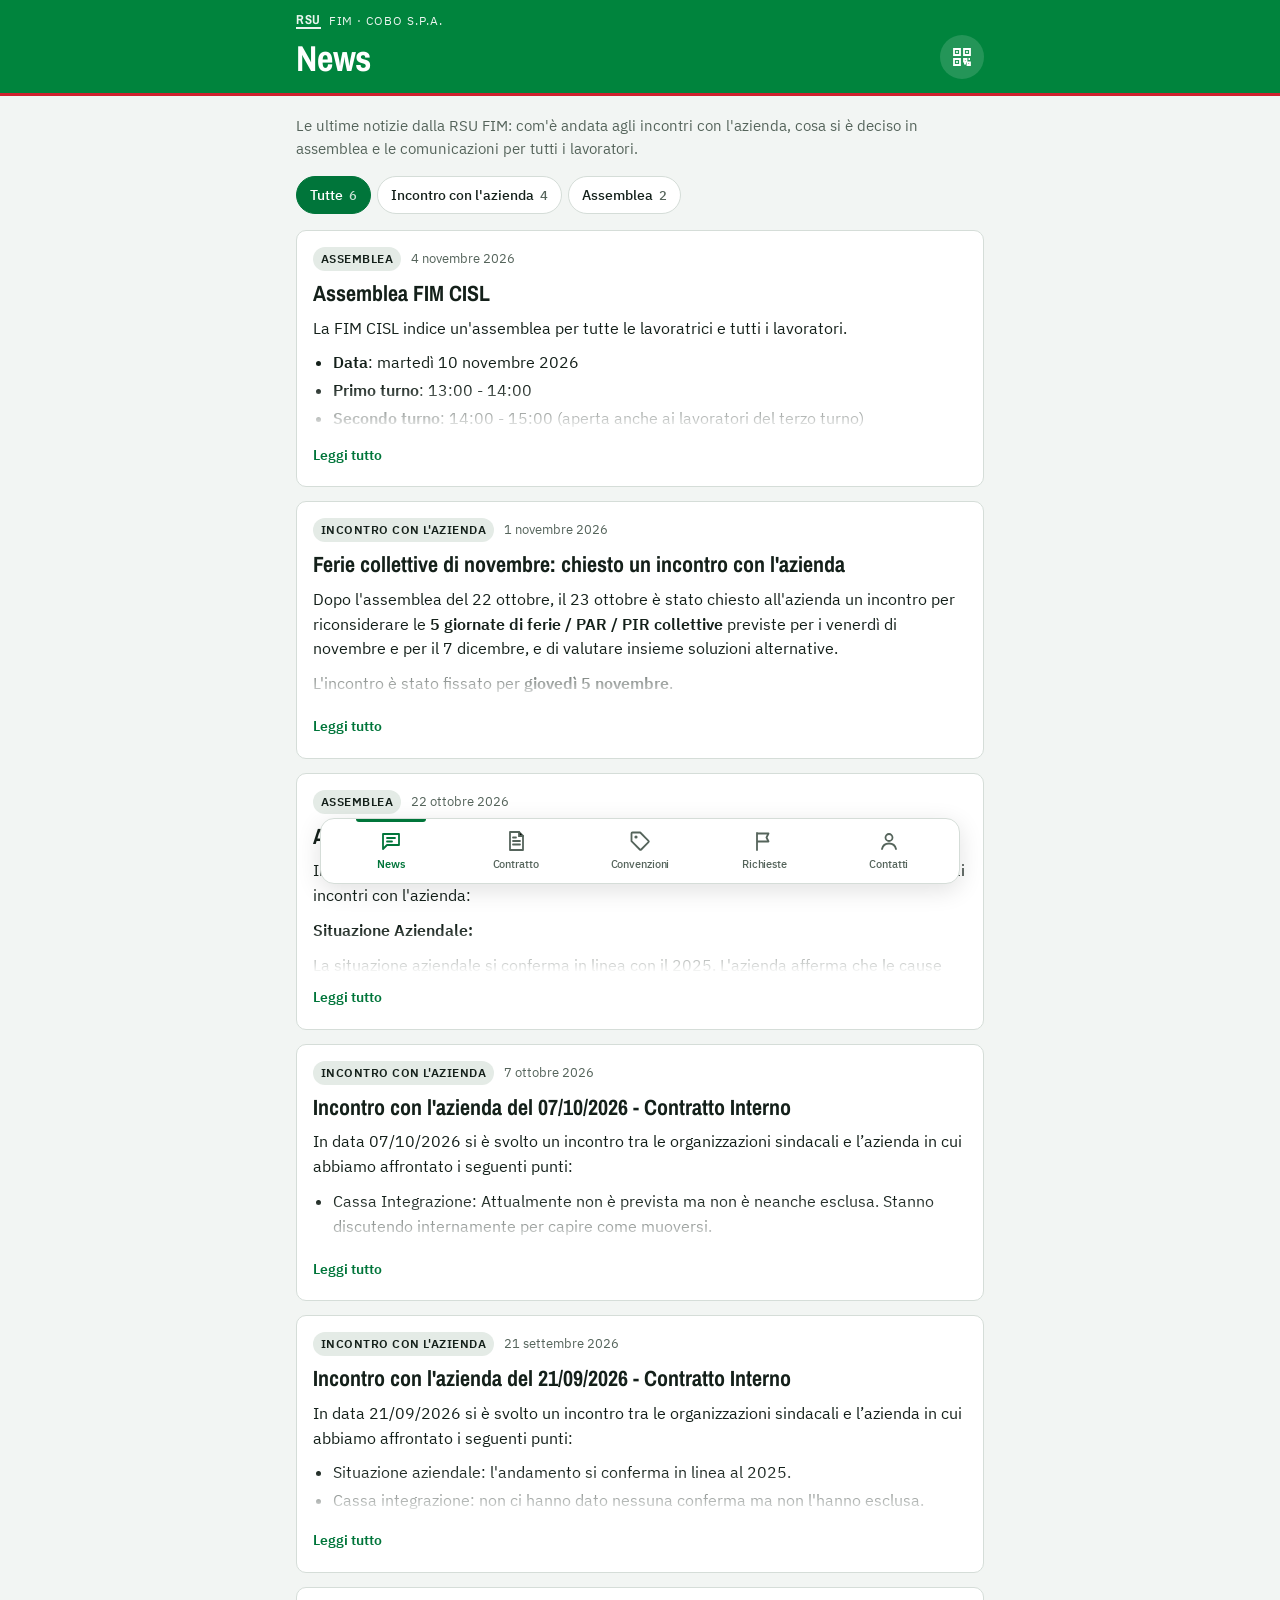
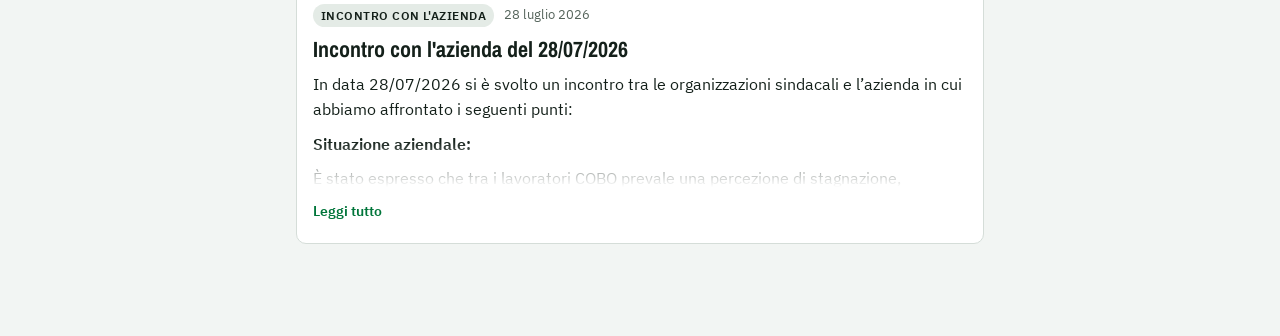
==== index.html @ 3c90af2f "RSU FIM APP App della RSU FIM di COBO: news, contratto integrativo, convenzioni, richieste dei lavor" ====
<!doctype html>
<html lang="it">
<head>
  <meta charset="utf-8">
  <meta name="viewport" content="width=device-width, initial-scale=1, viewport-fit=cover">
  <title>RSU FIM COBO</title>
  <meta name="description" content="News, contratto interno, convenzioni, segnalazioni e contatti della RSU FIM di COBO.">
  <meta name="robots" content="noindex, nofollow">
  <meta name="theme-color" content="#00843D">
  <meta name="mobile-web-app-capable" content="yes">
  <meta name="apple-mobile-web-app-capable" content="yes">
  <meta name="apple-mobile-web-app-status-bar-style" content="black-translucent">
  <meta name="apple-mobile-web-app-title" content="RSU FIM COBO">
  <link rel="manifest" href="manifest.webmanifest">
  <link rel="icon" type="image/png" href="icone/favicon.png">
  <link rel="apple-touch-icon" href="icone/apple-touch-icon.png">
  <link rel="preload" href="fonts/archivo-narrow-latin-700-normal.woff2" as="font" type="font/woff2" crossorigin>
  <link rel="preload" href="fonts/ibm-plex-sans-latin-400-normal.woff2" as="font" type="font/woff2" crossorigin>
  <link rel="stylesheet" href="stile.css">
</head>
<body>
  <header class="top">
    <div class="top-in">
      <div class="brand"><span class="mark" aria-hidden="true">RSU</span><span class="org">FIM · COBO S.p.A.</span></div>
      <h1 id="pageTitle">News</h1>
      <button type="button" class="share-btn" id="shareOpen" aria-label="Condividi l'app con un QR code">
        <svg viewBox="0 0 24 24" aria-hidden="true"><path d="M4 4h6v6H4zM14 4h6v6h-6zM4 14h6v6H4z" fill="none" stroke="currentColor" stroke-width="1.8"/><path d="M6.5 6.5h1v1h-1zM16.5 6.5h1v1h-1zM6.5 16.5h1v1h-1z" fill="currentColor" stroke="currentColor"/><path d="M14 14h2.5v2.5H14zM17.5 17.5H20V20h-2.5zM14 18.5h2M18.5 14H20" stroke="currentColor" stroke-width="1.8"/></svg>
      </button>
    </div>
  </header>

  <dialog class="sheet" id="share" aria-labelledby="shareTitle">
    <div class="sheet-in">
      <h2 id="shareTitle">Condividi l'app</h2>
      <p>Fate inquadrare il codice con la fotocamera del telefono: si apre l'app della RSU FIM.</p>
      <div class="qr" id="qr" role="img" aria-label="QR code con il link dell'app"></div>
      <div class="url" id="shareUrl"></div>
      <div class="sheet-acts">
        <button type="button" class="btn primary" id="shareNative" hidden>Invia il link…</button>
        <button type="button" class="btn" id="shareCopy">Copia il link</button>
        <button type="button" class="btn ghost" id="shareClose">Chiudi</button>
      </div>
      <div class="toast" id="shareToast" aria-live="polite"></div>
    </div>
  </dialog>

  <main id="main" tabindex="-1">
    <div class="banner" id="offline" hidden>Sei offline: stai vedendo l'ultima versione salvata.</div>

    <div class="install" id="install" hidden>
      <div class="install-txt">
        <strong>Aggiungi l'app al telefono</strong>
        <span id="installHow">Così la apri con un tocco, come le altre app.</span>
      </div>
      <div class="install-btns">
        <button type="button" class="btn primary" id="installBtn" hidden>Installa</button>
        <button type="button" class="btn ghost" id="installClose" aria-label="Chiudi">Non ora</button>
      </div>
    </div>

    <section id="v-aggiornamenti" class="view" aria-labelledby="pageTitle"></section>
    <section id="v-contratto" class="view" aria-labelledby="pageTitle" hidden></section>
    <section id="v-convenzioni" class="view" aria-labelledby="pageTitle" hidden></section>
    <section id="v-segnalazioni" class="view" aria-labelledby="pageTitle" hidden></section>
    <section id="v-contatti" class="view" aria-labelledby="pageTitle" hidden></section>
  </main>

  <nav class="tabbar" aria-label="Sezioni">
    <a href="#aggiornamenti" data-view="aggiornamenti">
      <svg viewBox="0 0 24 24" aria-hidden="true"><path d="M4 5h16v11H8l-4 4z" fill="none" stroke="currentColor" stroke-width="1.8" stroke-linejoin="round"/><path d="M8 9h8M8 12.5h5" stroke="currentColor" stroke-width="1.8" stroke-linecap="round"/></svg>
      <span>News</span>
    </a>
    <a href="#contratto" data-view="contratto">
      <svg viewBox="0 0 24 24" aria-hidden="true"><path d="M6 3h9l4 4v14H6z" fill="none" stroke="currentColor" stroke-width="1.8" stroke-linejoin="round"/><path d="M15 3v4h4M9 12h7M9 15.5h7M9 8.5h3" stroke="currentColor" stroke-width="1.8" stroke-linecap="round"/></svg>
      <span>Contratto</span>
    </a>
    <a href="#convenzioni" data-view="convenzioni">
      <svg viewBox="0 0 24 24" aria-hidden="true"><path d="M3.5 12.2V4.5a1 1 0 0 1 1-1h7.7l8.3 8.3a1 1 0 0 1 0 1.4l-7.3 7.3a1 1 0 0 1-1.4 0z" fill="none" stroke="currentColor" stroke-width="1.8" stroke-linejoin="round"/><circle cx="8" cy="8" r="1.6" fill="currentColor"/></svg>
      <span>Convenzioni</span>
    </a>
    <a href="#segnalazioni" data-view="segnalazioni">
      <svg viewBox="0 0 24 24" aria-hidden="true"><path d="M5 21V4M5 4.5h11.5l-2 4 2 4H5" fill="none" stroke="currentColor" stroke-width="1.8" stroke-linecap="round" stroke-linejoin="round"/></svg>
      <span>Richieste</span>
    </a>
    <a href="#contatti" data-view="contatti">
      <svg viewBox="0 0 24 24" aria-hidden="true"><circle cx="12" cy="8.5" r="3.5" fill="none" stroke="currentColor" stroke-width="1.8"/><path d="M5 20c.8-3.6 3.6-5.5 7-5.5s6.2 1.9 7 5.5" fill="none" stroke="currentColor" stroke-width="1.8" stroke-linecap="round"/></svg>
      <span>Contatti</span>
    </a>
  </nav>

  <script src="lib/qrcode.js"></script>
  <script src="app.js"></script>
</body>
</html>
---- stile.css ----
/* RSU COBO — stile dell'app.
   Layout: barra in alto con il titolo della sezione, contenuto a colonna singola, barra delle sezioni fissa in basso (pollice). */

@font-face{font-family:"Archivo Narrow";font-weight:600;font-display:swap;src:url(fonts/archivo-narrow-latin-600-normal.woff2) format("woff2")}
@font-face{font-family:"Archivo Narrow";font-weight:700;font-display:swap;src:url(fonts/archivo-narrow-latin-700-normal.woff2) format("woff2")}
@font-face{font-family:"IBM Plex Sans";font-weight:400;font-display:swap;src:url(fonts/ibm-plex-sans-latin-400-normal.woff2) format("woff2")}
@font-face{font-family:"IBM Plex Sans";font-weight:400;font-style:italic;font-display:swap;src:url(fonts/ibm-plex-sans-latin-400-italic.woff2) format("woff2")}
@font-face{font-family:"IBM Plex Sans";font-weight:500;font-display:swap;src:url(fonts/ibm-plex-sans-latin-500-normal.woff2) format("woff2")}
@font-face{font-family:"IBM Plex Sans";font-weight:600;font-display:swap;src:url(fonts/ibm-plex-sans-latin-600-normal.woff2) format("woff2")}

/* COLORI — ispirati alla FIM CISL: verde principale, rosso per gli accenti.
   Per usare i valori esatti del marchio, cambiate --fim-verde e --fim-rosso (qui e nel blocco "dark" più sotto). */
:root{
  --fim-verde:#00843D; --fim-rosso:#D0202E;
  --bg:#F2F5F3; --surface:#FFFFFF; --ink:#14201A; --muted:#55645B; --line:#D5DDD8; --chip:#E4EBE6;
  --accent:#00753A; --accent-ink:#FFFFFF; --accent-soft:#DDF0E4; --focus:#2F5BD3;
  --hot:var(--fim-rosso); --hot-ink:#FFFFFF;
  --bar:var(--fim-verde); --bar-ink:#FFFFFF;
  --s-gray:#6B7770; --s-closed:#3F4A45; --s-blue:#2F5BD3; --s-amber:#A86A00; --s-green:#00753A; --s-red:#C8102E; --s-white:#AEB8B2; --s-white-ink:#6E7A73;
  --f-display:"Archivo Narrow","Arial Narrow",system-ui,sans-serif;
  --f-body:"IBM Plex Sans",system-ui,-apple-system,"Segoe UI",Roboto,sans-serif;
  --tab-h:64px;
  color-scheme:light;
}
@media (prefers-color-scheme: dark){:root{
  --bg:#0E1512; --surface:#16201B; --ink:#E5ECE8; --muted:#97A69D; --line:#28362F; --chip:#202C26;
  --accent:#4CC27E; --accent-ink:#06150D; --accent-soft:#16382A; --focus:#7FA0FF;
  --hot:#FF5C68; --hot-ink:#1C0507;
  --bar:#0B5A2E; --bar-ink:#FFFFFF;
  --s-gray:#8E9B94; --s-closed:#C9D2CD; --s-blue:#7FA0FF; --s-amber:#E3B04F; --s-green:#4CC27E; --s-red:#FF5C68; --s-white:#7D8A83; --s-white-ink:#A3AFA8;
  color-scheme:dark}}

*{box-sizing:border-box}
html{-webkit-text-size-adjust:100%}
body{margin:0;background:var(--bg);color:var(--ink);font-family:var(--f-body);font-size:16px;line-height:1.55;
  min-height:100vh;min-height:100dvh;-webkit-tap-highlight-color:transparent}
h1,h2,h3{font-family:var(--f-display);margin:0;line-height:1.12;text-wrap:balance}
a{color:var(--accent)}
:focus-visible{outline:2px solid var(--focus);outline-offset:2px}
[hidden]{display:none!important}
.gutter,.top-in,main{padding-left:max(16px,env(safe-area-inset-left,0px));padding-right:max(16px,env(safe-area-inset-right,0px))}

/* top bar */
.top{position:sticky;top:0;z-index:5;background:var(--bar);color:var(--bar-ink);padding-top:env(safe-area-inset-top,0px);border-bottom:3px solid var(--hot)}
.top-in{max-width:720px;margin:0 auto;padding-block:12px 14px;display:grid;grid-template-columns:minmax(0,1fr) auto;align-items:end;gap:4px 12px}
.top-in .brand,.top-in h1{grid-column:1}
.brand{display:flex;align-items:center;gap:8px;font-size:12px;letter-spacing:.08em;text-transform:uppercase;opacity:.92}
.share-btn{grid-column:2;grid-row:1/span 2;align-self:center;all:unset;cursor:pointer;display:grid;place-items:center;width:44px;height:44px;border-radius:50%;color:var(--bar-ink);background:rgba(255,255,255,.14)}
.share-btn:hover{background:rgba(255,255,255,.24)}
.share-btn:focus-visible{outline:2px solid #fff;outline-offset:2px}
.share-btn svg{width:24px;height:24px}

/* share sheet */
dialog.sheet{border:0;padding:0;background:var(--surface);color:var(--ink);border-radius:16px;width:min(420px,calc(100% - 32px));max-height:calc(100dvh - 32px);box-shadow:0 20px 60px rgba(0,0,0,.35)}
dialog.sheet::backdrop{background:rgba(8,14,11,.55)}
.sheet-in{padding:20px;display:grid;gap:14px;justify-items:center;text-align:center}
.sheet-in h2{font-size:24px;font-weight:700}
.sheet-in p{margin:0;color:var(--muted);font-size:14.5px;max-width:34ch}
.qr{background:#FFFFFF;padding:14px;border-radius:12px;border:1px solid var(--line);width:min(260px,100%)}
.qr svg{display:block;width:100%;height:auto}
.url{font-size:13px;color:var(--muted);word-break:break-all;user-select:all}
.sheet-acts{display:grid;gap:8px;width:100%}
.sheet-acts .btn{justify-content:center;width:100%}
.toast{font-size:13px;color:var(--accent);font-weight:600;min-height:1.2em}
.mark{font-family:var(--f-display);font-weight:700;font-size:13px;letter-spacing:.04em;border-bottom:2px solid currentColor;line-height:1.1}
.top h1{font-size:30px;font-weight:700;letter-spacing:-.005em}

main{max-width:720px;margin:0 auto;padding-block:18px calc(var(--tab-h) + 28px + env(safe-area-inset-bottom,0px));display:grid;gap:16px;outline:none}
.view{display:grid;gap:14px;min-width:0}
.intro{margin:0;color:var(--muted);font-size:15px}

/* banners */
.banner{background:var(--chip);border-radius:8px;padding:10px 14px;font-size:14px;color:var(--ink)}
.install{background:var(--surface);border:1px solid var(--line);border-radius:10px;padding:14px;display:flex;flex-wrap:wrap;gap:12px;align-items:center;justify-content:space-between}
.install-txt{display:grid;gap:2px;font-size:14px;min-width:0;flex:1 1 220px}
.install-txt span{color:var(--muted)}
.install-btns{display:flex;gap:8px}
.btn{font:600 14px/1 var(--f-body);border-radius:8px;padding:11px 14px;border:1px solid var(--line);background:var(--surface);color:var(--ink);cursor:pointer;text-decoration:none;display:inline-flex;align-items:center;gap:8px;min-height:44px}
.btn.primary{background:var(--accent);border-color:var(--accent);color:var(--accent-ink)}
.btn.ghost{background:transparent;border-color:transparent;color:var(--muted)}

/* shared bits */
.pill{display:inline-block;font-size:11.5px;font-weight:600;letter-spacing:.04em;text-transform:uppercase;padding:3px 8px;border-radius:999px;background:var(--chip);color:var(--ink)}
.pill.new{background:var(--hot);color:var(--hot-ink)}
.meta{font-size:13px;color:var(--muted);font-variant-numeric:tabular-nums}
.rich{display:grid;gap:10px}
.rich p{margin:0}
.rich ul{margin:0;padding-left:20px;display:grid;gap:3px}
.rich a{word-break:break-word}

/* updates */
.post{background:var(--surface);border:1px solid var(--line);border-radius:10px;padding:16px;display:grid;gap:10px;min-width:0}
.post.pin{border-color:var(--hot);box-shadow:inset 0 3px 0 var(--hot)}
.post-head{display:flex;flex-wrap:wrap;gap:6px 10px;align-items:center}
.post h2{font-size:22px;font-weight:700}
.post .rich{color:var(--ink)}
.more{all:unset;cursor:pointer;color:var(--accent);font-weight:600;font-size:14px;justify-self:start;padding:4px 0}
.more:focus-visible{outline:2px solid var(--focus)}
.clamp .rich{max-height:7.2em;overflow:hidden;-webkit-mask-image:linear-gradient(#000 60%,transparent);mask-image:linear-gradient(#000 60%,transparent)}

/* contract */
.summary{background:var(--surface);border:1px solid var(--line);border-radius:10px;padding:14px;display:grid;gap:10px}
.bar{display:flex;height:10px;border-radius:3px;overflow:hidden;background:var(--chip)}
.bar span{height:100%}
.legend{display:flex;flex-wrap:wrap;gap:6px 14px;font-size:13px;font-variant-numeric:tabular-nums}
.legend span{display:inline-flex;align-items:center;gap:6px}
.dot{width:9px;height:9px;border-radius:50%;background:var(--st)}
.prop{background:var(--surface);border:1px solid var(--line);border-left:4px solid var(--st);border-radius:10px;padding:16px;display:grid;gap:9px;min-width:0}
.prop-head{display:flex;flex-wrap:wrap;gap:6px 10px;align-items:center}
.state{font-size:13px;font-weight:600;color:var(--st);display:inline-flex;align-items:center;gap:6px}
.prop h2{font-size:21px;font-weight:700}
.ask{margin:0;font-family:var(--f-display);font-weight:600;font-size:18px;line-height:1.3;border-left:2px solid var(--accent);padding-left:10px}
.prop .rich{color:var(--muted);font-size:15px}
.group-title{font-size:13px;font-weight:600;letter-spacing:.06em;text-transform:uppercase;color:var(--muted);margin-top:6px}

/* contacts */
.room{background:var(--surface);border:1px solid var(--line);border-radius:10px;padding:16px;display:grid;gap:12px}
.room-head{display:flex;flex-wrap:wrap;justify-content:space-between;gap:8px;align-items:center}
.room h2{font-size:22px;font-weight:700}
.open{font-size:13px;font-weight:600;display:inline-flex;align-items:center;gap:6px;color:var(--st)}
.hours{display:grid;margin:0;padding:0;list-style:none;border-top:1px solid var(--line)}
.hours li{display:flex;justify-content:space-between;gap:12px;padding:10px 0;border-bottom:1px solid var(--line);font-variant-numeric:tabular-nums}
.hours li.today{font-weight:600}
.hours li.today .g::after{content:"oggi";margin-left:8px;font-size:11px;font-weight:600;letter-spacing:.05em;text-transform:uppercase;color:var(--hot)}
.people{display:grid;gap:10px;margin:0;padding:0;list-style:none}
.person{background:var(--surface);border:1px solid var(--line);border-radius:10px;padding:14px 16px;display:grid;grid-template-columns:44px minmax(0,1fr);gap:4px 12px;align-items:center}
.ini{grid-row:span 2;width:44px;height:44px;border-radius:50%;display:grid;place-items:center;background:var(--accent-soft);color:var(--accent);font-family:var(--f-display);font-weight:700;font-size:17px}
.people.alt .ini{background:var(--chip);color:var(--ink)}
.person h3{font-family:var(--f-body);font-size:16.5px;font-weight:600;line-height:1.3}
.person .meta{grid-column:2}
.acts{grid-column:1/-1;display:flex;flex-wrap:wrap;gap:8px;margin-top:8px}
.acts .btn{flex:1 1 130px;justify-content:center}
.acts .btn svg{width:18px;height:18px}
.other{background:var(--surface);border:1px solid var(--line);border-radius:10px;padding:4px 16px}
.other > div{padding:10px 0;border-bottom:1px solid var(--line);display:grid;gap:2px}
.other > div:last-child{border-bottom:0}

.empty,.error{border:1.5px dashed var(--line);border-radius:10px;padding:22px 18px;color:var(--muted)}
.error{border-color:var(--accent);color:var(--ink)}
.error code{font-size:13px;background:var(--chip);padding:1px 5px;border-radius:4px}
.skel{height:110px;border-radius:10px;background:var(--chip)}

/* tag filters, convenzioni, segnalazioni */
.filters{display:flex;gap:6px;overflow-x:auto;scrollbar-width:none;margin-inline:calc(-1 * max(16px,env(safe-area-inset-left,0px)));padding:2px max(16px,env(safe-area-inset-left,0px))}
.filters::-webkit-scrollbar{display:none}
.fchip{flex:none;font:500 14px/1 var(--f-body);display:inline-flex;align-items:center;gap:6px;padding:9px 13px;min-height:38px;border-radius:999px;border:1px solid var(--line);background:var(--surface);color:var(--ink);cursor:pointer;font-variant-numeric:tabular-nums}
.fchip b{font-weight:500;color:var(--muted);font-size:12.5px}
.fchip[aria-pressed="true"]{background:var(--accent);border-color:var(--accent);color:var(--accent-ink)}
.fchip[aria-pressed="true"] b{color:inherit;opacity:.8}
.tag{all:unset;cursor:pointer;font-size:12.5px;font-weight:600;color:var(--accent);background:var(--accent-soft);padding:4px 9px;border-radius:999px}
.tag:focus-visible{outline:2px solid var(--focus)}
.tags{display:flex;flex-wrap:wrap;gap:6px}
.deal{margin:0;font-family:var(--f-display);font-weight:700;font-size:20px;line-height:1.25;color:var(--accent)}
.facts{margin:0;display:grid;gap:6px;border-top:1px solid var(--line);padding-top:10px}
.facts div{display:grid;grid-template-columns:72px minmax(0,1fr);gap:10px;font-size:14.5px}
.facts dt{color:var(--muted);font-size:12px;font-weight:600;letter-spacing:.05em;text-transform:uppercase;padding-top:2px}
.facts dd{margin:0;min-width:0;word-break:break-word}
.meta.warn{color:var(--hot);font-weight:600}
.reply{background:var(--bg);border-radius:8px;padding:10px 12px;display:grid;gap:4px}
.reply h3{font-family:var(--f-body);font-size:12px;font-weight:600;letter-spacing:.05em;text-transform:uppercase;color:var(--muted)}
.reply p{margin:0}
.wait{font-size:12.5px;font-weight:600;color:var(--muted);font-variant-numeric:tabular-nums}
.wait.late{color:var(--hot)}

/* convenzioni: sezioni, link e allegati */
.conv-sec{display:grid;gap:14px;min-width:0}
.conv-sec + .conv-sec{margin-top:10px}
.section-title{font-size:24px;font-weight:700;padding-top:4px;border-top:3px solid var(--accent);padding-top:12px}
.linkcard{background:var(--accent-soft);border-radius:10px;padding:16px;display:grid;gap:12px;justify-items:start}
.linkcard .btn svg{width:18px;height:18px}
.files{display:grid;gap:8px}
.file{display:flex;align-items:center;gap:10px;min-height:44px;padding:10px 12px;border:1px solid var(--line);border-radius:8px;background:var(--bg);color:var(--ink);text-decoration:none;font-weight:600;font-size:14.5px}
.file svg{width:22px;height:22px;flex:none;color:var(--hot)}
.file span{min-width:0;overflow-wrap:anywhere}
.file::after{content:"PDF";margin-left:auto;font-size:11px;font-weight:600;letter-spacing:.06em;color:var(--muted)}
.file:hover{border-color:var(--muted)}

/* "Da riferire" (grigio chiaro): la scritta dello stato è un po' più scura, per leggerla bene */
.prop.st-dariferire .state{color:var(--s-white-ink)}

/* bottom tab bar */
.tabbar{position:fixed;left:0;right:0;bottom:0;z-index:6;background:var(--surface);border-top:1px solid var(--line);
  display:grid;grid-template-columns:repeat(5,minmax(0,1fr));
  padding:0 max(4px,env(safe-area-inset-right,0px)) env(safe-area-inset-bottom,0px) max(4px,env(safe-area-inset-left,0px))}
.tabbar a{height:var(--tab-h);min-width:0;display:grid;place-items:center;align-content:center;gap:3px;text-decoration:none;color:var(--muted);font-size:11px;font-weight:500;letter-spacing:-.01em;position:relative;white-space:nowrap}
.tabbar svg{width:24px;height:24px}
.tabbar a[aria-current="page"]{color:var(--accent);font-weight:600}
.tabbar a[aria-current="page"]::before{content:"";position:absolute;top:0;left:22%;right:22%;height:3px;border-radius:0 0 3px 3px;background:var(--accent)}

@media (min-width:760px){
  .top h1{font-size:36px}
  .tabbar{left:50%;right:auto;transform:translateX(-50%);width:min(640px,100%);bottom:16px;border:1px solid var(--line);border-radius:14px;box-shadow:0 6px 24px rgba(0,0,0,.12);padding:0 8px}
}
@media (prefers-reduced-motion:no-preference){
  .view:not([hidden]){animation:in .18s ease-out}
  @keyframes in{from{opacity:.4;transform:translateY(4px)}to{opacity:1;transform:none}}
}
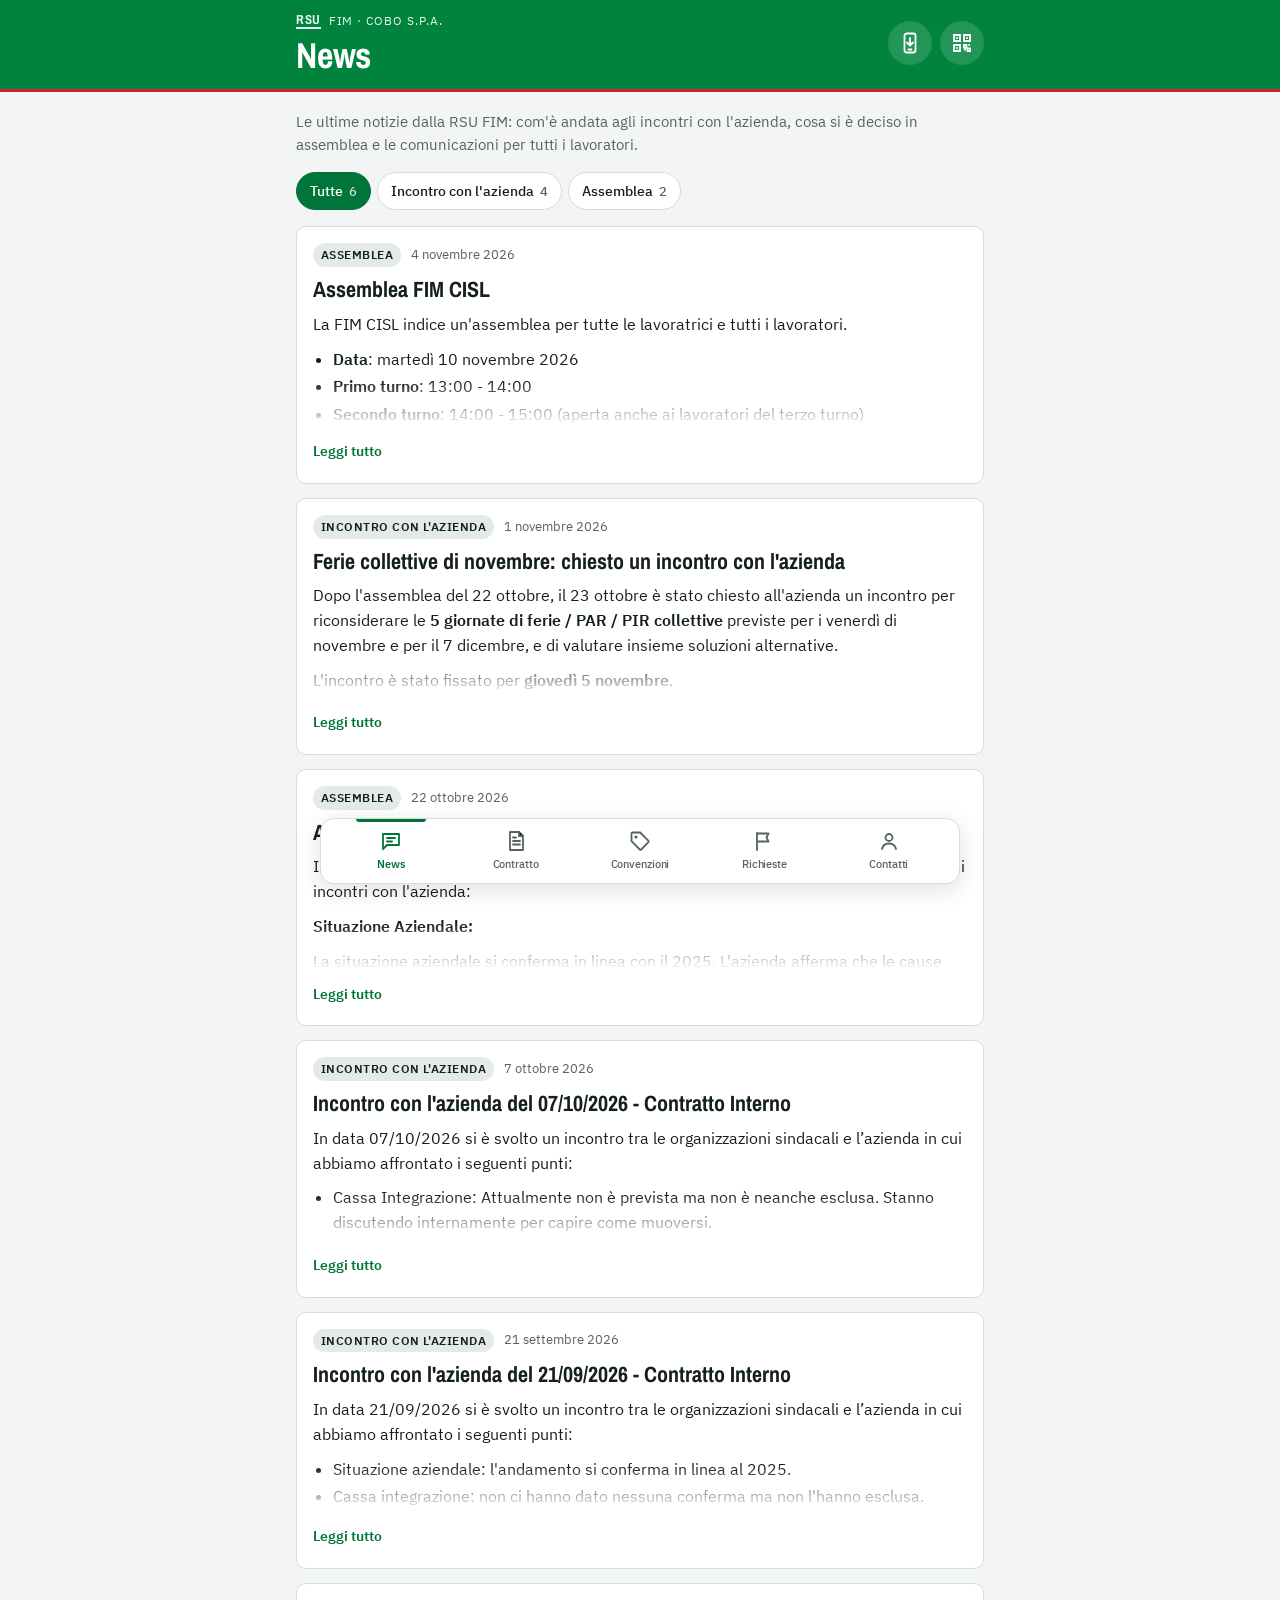
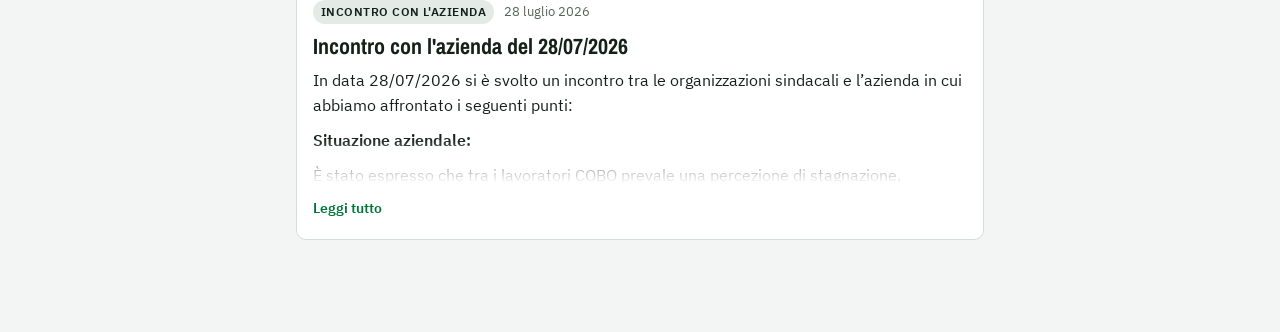
==== commit e437d507: "Pulsante con le istruzioni per installare l'app Accanto al QR, un pulsante apre le istruzioni per iP" ====
--- a/index.html
+++ b/index.html
@@ -23,18 +23,42 @@
     <div class="top-in">
       <div class="brand"><span class="mark" aria-hidden="true">RSU</span><span class="org">FIM · COBO S.p.A.</span></div>
       <h1 id="pageTitle">News</h1>
-      <button type="button" class="share-btn" id="shareOpen" aria-label="Condividi l'app con un QR code">
+      <div class="top-acts">
+      <button type="button" class="share-btn" id="howOpen" aria-label="Come installare l'app sul telefono" title="Installa l'app">
+        <svg viewBox="0 0 24 24" aria-hidden="true"><rect x="6.5" y="2.5" width="11" height="19" rx="2.2" fill="none" stroke="currentColor" stroke-width="1.8"/><path d="M12 7v7M9 11.5l3 3 3-3" fill="none" stroke="currentColor" stroke-width="1.8" stroke-linecap="round" stroke-linejoin="round"/><path d="M10.5 18.5h3" stroke="currentColor" stroke-width="1.8" stroke-linecap="round"/></svg>
+      </button>
+      <button type="button" class="share-btn" id="shareOpen" aria-label="Condividi l'app con un QR code" title="Condividi l'app">
         <svg viewBox="0 0 24 24" aria-hidden="true"><path d="M4 4h6v6H4zM14 4h6v6h-6zM4 14h6v6H4z" fill="none" stroke="currentColor" stroke-width="1.8"/><path d="M6.5 6.5h1v1h-1zM16.5 6.5h1v1h-1zM6.5 16.5h1v1h-1z" fill="currentColor" stroke="currentColor"/><path d="M14 14h2.5v2.5H14zM17.5 17.5H20V20h-2.5zM14 18.5h2M18.5 14H20" stroke="currentColor" stroke-width="1.8"/></svg>
       </button>
+      </div>
     </div>
   </header>
 
+  <dialog class="sheet" id="how" aria-labelledby="howTitle">
+    <div class="sheet-in">
+      <h2 id="howTitle" tabindex="-1">Installa l'app sul telefono</h2>
+      <p id="howState">Così la apri con un tocco dalla schermata Home, come le altre app.</p>
+      <div class="howto howto-big" aria-label="Come installare l'app">
+        <div><h3>iPhone</h3><p>Apri il link con Safari, tocca <strong>Condividi</strong> e poi <strong>Aggiungi alla schermata Home</strong>.</p></div>
+        <div><h3>Android</h3><p>Apri il link con Chrome e tocca <strong>Installa</strong>, oppure menu ⋮ → <strong>Aggiungi a schermata Home</strong>.</p></div>
+      </div>
+      <div class="sheet-acts">
+        <button type="button" class="btn primary" id="howInstall" hidden>Installa ora</button>
+        <button type="button" class="btn ghost" id="howClose">Chiudi</button>
+      </div>
+    </div>
+  </dialog>
+
   <dialog class="sheet" id="share" aria-labelledby="shareTitle">
     <div class="sheet-in">
-      <h2 id="shareTitle">Condividi l'app</h2>
+      <h2 id="shareTitle" tabindex="-1">Condividi l'app</h2>
       <p>Fate inquadrare il codice con la fotocamera del telefono: si apre l'app della RSU FIM.</p>
       <div class="qr" id="qr" role="img" aria-label="QR code con il link dell'app"></div>
       <div class="url" id="shareUrl"></div>
+      <div class="howto" aria-label="Come installare l'app">
+        <div><h3>iPhone</h3><p>Apri il link con Safari, tocca <strong>Condividi</strong> e poi <strong>Aggiungi alla schermata Home</strong>.</p></div>
+        <div><h3>Android</h3><p>Apri il link con Chrome e tocca <strong>Installa</strong>, oppure menu ⋮ → <strong>Aggiungi a schermata Home</strong>.</p></div>
+      </div>
       <div class="sheet-acts">
         <button type="button" class="btn primary" id="shareNative" hidden>Invia il link…</button>
         <button type="button" class="btn" id="shareCopy">Copia il link</button>
--- a/stile.css
+++ b/stile.css
@@ -45,19 +45,27 @@
 .top-in{max-width:720px;margin:0 auto;padding-block:12px 14px;display:grid;grid-template-columns:minmax(0,1fr) auto;align-items:end;gap:4px 12px}
 .top-in .brand,.top-in h1{grid-column:1}
 .brand{display:flex;align-items:center;gap:8px;font-size:12px;letter-spacing:.08em;text-transform:uppercase;opacity:.92}
-.share-btn{grid-column:2;grid-row:1/span 2;align-self:center;all:unset;cursor:pointer;display:grid;place-items:center;width:44px;height:44px;border-radius:50%;color:var(--bar-ink);background:rgba(255,255,255,.14)}
+.top-acts{grid-column:2;grid-row:1/span 2;align-self:center;display:flex;gap:8px}
+.share-btn{all:unset;cursor:pointer;display:grid;place-items:center;width:44px;height:44px;border-radius:50%;color:var(--bar-ink);background:rgba(255,255,255,.14)}
 .share-btn:hover{background:rgba(255,255,255,.24)}
 .share-btn:focus-visible{outline:2px solid #fff;outline-offset:2px}
 .share-btn svg{width:24px;height:24px}
 
 /* share sheet */
-dialog.sheet{border:0;padding:0;background:var(--surface);color:var(--ink);border-radius:16px;width:min(420px,calc(100% - 32px));max-height:calc(100dvh - 32px);box-shadow:0 20px 60px rgba(0,0,0,.35)}
+dialog.sheet{border:0;padding:0;overflow:auto;overscroll-behavior:contain;background:var(--surface);color:var(--ink);border-radius:16px;width:min(420px,calc(100% - 32px));max-height:calc(100dvh - 32px);box-shadow:0 20px 60px rgba(0,0,0,.35)}
 dialog.sheet::backdrop{background:rgba(8,14,11,.55)}
 .sheet-in{padding:20px;display:grid;gap:14px;justify-items:center;text-align:center}
 .sheet-in h2{font-size:24px;font-weight:700}
 .sheet-in p{margin:0;color:var(--muted);font-size:14.5px;max-width:34ch}
-.qr{background:#FFFFFF;padding:14px;border-radius:12px;border:1px solid var(--line);width:min(260px,100%)}
+.qr{background:#FFFFFF;padding:14px;border-radius:12px;border:1px solid var(--line);width:min(260px,100%,36vh)}
 .qr svg{display:block;width:100%;height:auto}
+.howto{width:100%;display:grid;grid-template-columns:1fr 1fr;gap:10px;text-align:left}
+.howto > div{background:var(--bg);border-radius:10px;padding:10px 12px;display:grid;gap:4px;align-content:start}
+.howto h3{font-family:var(--f-display);font-size:16px;font-weight:700}
+.howto p{margin:0;font-size:13.5px;line-height:1.45;color:var(--ink);max-width:none}
+@media (max-width:360px){.howto{grid-template-columns:1fr}}
+.howto-big{grid-template-columns:1fr}
+.howto-big p{font-size:15px}
 .url{font-size:13px;color:var(--muted);word-break:break-all;user-select:all}
 .sheet-acts{display:grid;gap:8px;width:100%}
 .sheet-acts .btn{justify-content:center;width:100%}
@@ -178,6 +186,8 @@
 /* "Da riferire" (grigio chiaro): la scritta dello stato è un po' più scura, per leggerla bene */
 .prop.st-dariferire .state{color:var(--s-white-ink)}
 
+.esito{font-size:17px;line-height:1;margin-left:-2px}
+
 /* bottom tab bar */
 .tabbar{position:fixed;left:0;right:0;bottom:0;z-index:6;background:var(--surface);border-top:1px solid var(--line);
   display:grid;grid-template-columns:repeat(5,minmax(0,1fr));
